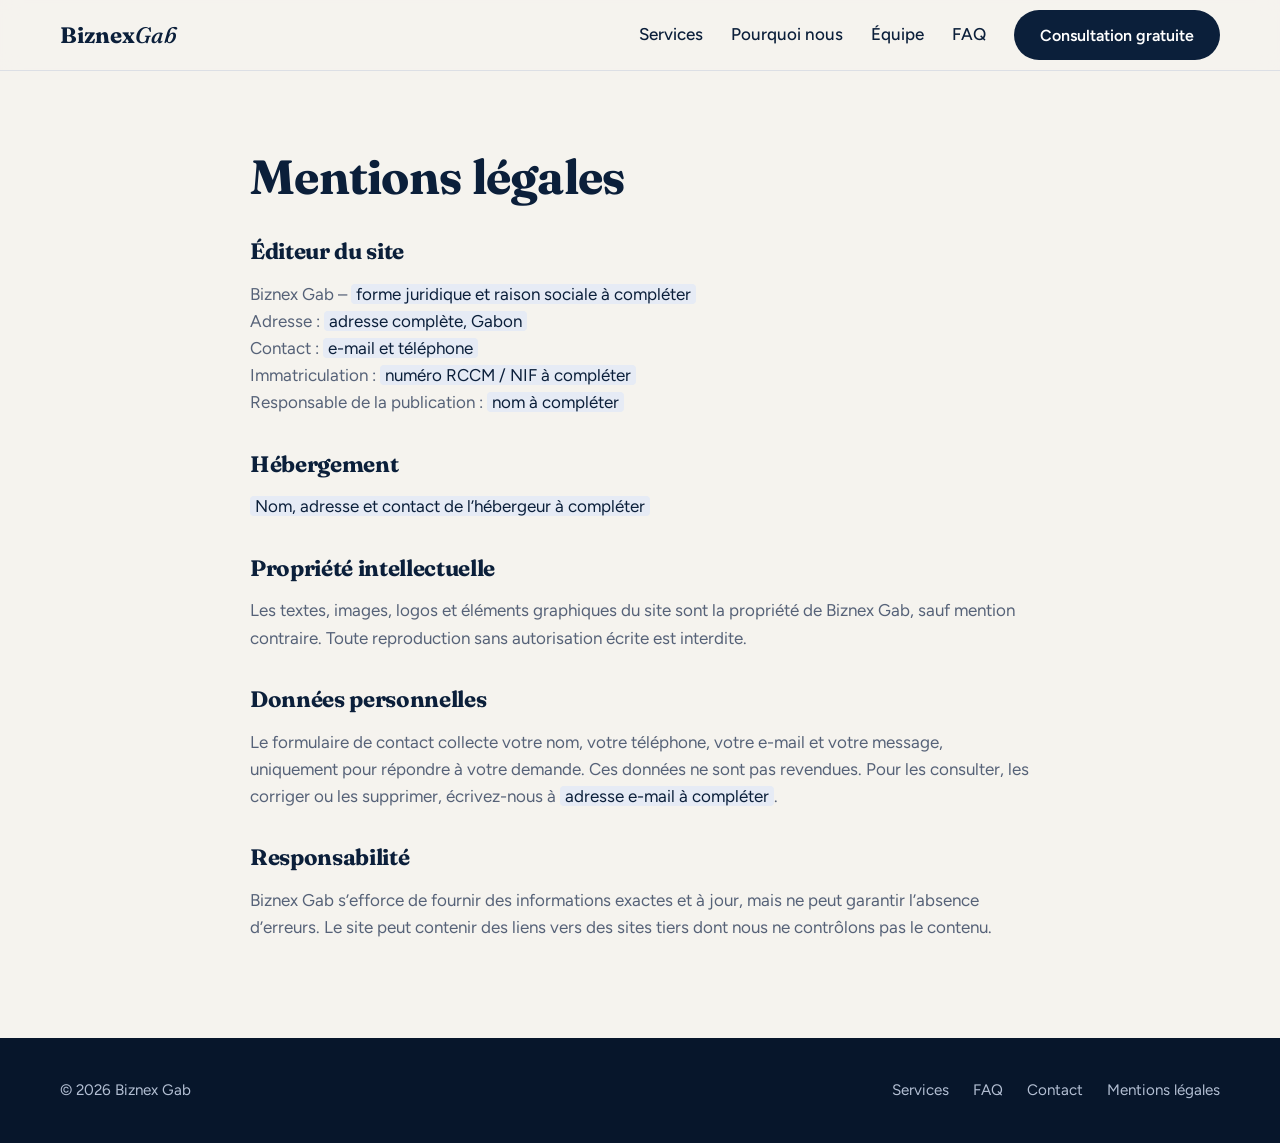
==== mentions-legales.html @ aa4f8b04 "Refonte complète du site Biznex Gab" ====
<!DOCTYPE html>
<html lang="fr">
<head>
<meta charset="utf-8">
<meta name="viewport" content="width=device-width, initial-scale=1">
<meta name="theme-color" content="#0b1f3a">
<meta name="robots" content="noindex">
<title>Mentions légales – Biznex Gab</title>
<link rel="preconnect" href="https://fonts.googleapis.com">
<link rel="preconnect" href="https://fonts.gstatic.com" crossorigin>
<link href="https://fonts.googleapis.com/css2?family=Fraunces:ital,opsz,wght@0,9..144,600;0,9..144,700;1,9..144,500&family=Figtree:wght@400;500;600&display=swap" rel="stylesheet">
<link rel="stylesheet" href="css/style.css">
</head>
<body>

<header>
  <div class="wrap nav">
    <a class="logo" href="index.html" aria-label="Biznex Gab, accueil">Biznex<span>Gab</span></a>
    <button class="burger" aria-label="Ouvrir le menu" aria-expanded="false" aria-controls="menu"><span></span><span></span><span></span></button>
    <nav aria-label="Navigation principale">
      <ul id="menu">
        <li><a href="index.html#services">Services</a></li>
        <li><a href="index.html#pourquoi">Pourquoi nous</a></li>
        <li><a href="index.html#equipe">Équipe</a></li>
        <li><a href="index.html#faq">FAQ</a></li>
        <li><a class="btn btn-nuit" href="index.html#contact">Consultation gratuite</a></li>
      </ul>
    </nav>
  </div>
</header>

<main class="legal">
  <div class="wrap">
    <h1>Mentions légales</h1>

    <h2>Éditeur du site</h2>
    <p>Biznex Gab – <mark>forme juridique et raison sociale à compléter</mark><br>
    Adresse : <mark>adresse complète, Gabon</mark><br>
    Contact : <mark>e-mail et téléphone</mark><br>
    Immatriculation : <mark>numéro RCCM / NIF à compléter</mark><br>
    Responsable de la publication : <mark>nom à compléter</mark></p>

    <h2>Hébergement</h2>
    <p><mark>Nom, adresse et contact de l’hébergeur à compléter</mark></p>

    <h2>Propriété intellectuelle</h2>
    <p>Les textes, images, logos et éléments graphiques du site sont la propriété de Biznex Gab, sauf mention contraire. Toute reproduction sans autorisation écrite est interdite.</p>

    <h2>Données personnelles</h2>
    <p>Le formulaire de contact collecte votre nom, votre téléphone, votre e-mail et votre message, uniquement pour répondre à votre demande. Ces données ne sont pas revendues. Pour les consulter, les corriger ou les supprimer, écrivez-nous à <mark>adresse e-mail à compléter</mark>.</p>

    <h2>Responsabilité</h2>
    <p>Biznex Gab s’efforce de fournir des informations exactes et à jour, mais ne peut garantir l’absence d’erreurs. Le site peut contenir des liens vers des sites tiers dont nous ne contrôlons pas le contenu.</p>
  </div>
</main>

<footer>
  <div class="wrap pied">
    <span>© 2026 Biznex Gab</span>
    <ul><li><a href="index.html#services">Services</a></li><li><a href="index.html#faq">FAQ</a></li><li><a href="index.html#contact">Contact</a></li><li><a href="mentions-legales.html">Mentions légales</a></li></ul>
  </div>
</footer>

<script src="js/main.js" defer></script>
</body>
</html>
---- css/style.css ----
/* ==========================================================
   Biznex Gab – feuille de style
   Sommaire :
   1. Variables et base      5. Services (carrousel)
   2. Boutons                6. Engagements, équipe, FAQ
   3. En-tête et menu        7. Contact et pied de page
   4. Hero et chiffres       8. Animations, responsive
   Palette : bleu nuit (--nuit), blanc, blanc cassé (--creme)
   ========================================================== */

:root {
  --nuit: #0b1f3a;
  --nuit2: #07162b;
  --creme: #f5f3ee;
  --papier: #f5f3ee;
  --blanc: #fff;
  --encre: #0b1f3a;
  --gris: #566278;
  --trait: #dcdfe5;
  --r: 16px;
  --max: 1160px
}

*,
*::before,
*::after {
  box-sizing: border-box
}

html {
  scroll-behavior: smooth;
  scroll-padding-top: 84px
}

body {
  margin: 0;
  font: 400 1.0625rem/1.6 'Figtree', system-ui, sans-serif;
  color: var(--encre);
  background: var(--papier)
}

h1,
h2,
h3 {
  font-family: 'Fraunces', Georgia, serif;
  margin: 0;
  line-height: 1.1;
  letter-spacing: -.015em
}

h1 em,
h2 em {
  font-style: italic;
  font-weight: 500
}

img {
  max-width: 100%;
  display: block
}

a {
  color: inherit
}

:focus-visible {
  outline: 3px solid var(--nuit);
  outline-offset: 3px;
  border-radius: 4px
}

.hero :focus-visible,
.dark :focus-visible {
  outline-color: var(--creme)
}

.wrap {
  width: min(var(--max), 100% - 2.5rem);
  margin-inline: auto
}

section {
  padding: clamp(3.5rem, 8vw, 6rem) 0
}

.eyebrow {
  display: block;
  font-size: .85rem;
  font-weight: 600;
  letter-spacing: .08em;
  text-transform: uppercase;
  color: var(--nuit);
  margin-bottom: .7rem
}

.dark .eyebrow,
.hero .eyebrow {
  color: #aebcd6
}

h2 {
  font-size: clamp(1.9rem, 3.8vw, 2.8rem);
  font-weight: 700
}

.btn {
  display: inline-block;
  padding: .85rem 1.5rem;
  border-radius: 999px;
  font: 600 1rem 'Figtree', sans-serif;
  text-decoration: none;
  border: 2px solid transparent;
  cursor: pointer;
  transition: transform .2s, background .2s
}

.btn:hover {
  transform: translateY(-2px)
}

.btn-clair {
  background: var(--creme);
  color: var(--nuit2)
}

.btn-clair:hover {
  background: #fff
}

.btn-nuit {
  background: var(--nuit);
  color: #fff
}

.btn-nuit:hover {
  background: var(--nuit2)
}

.btn-ligne {
  border-color: rgba(255, 255, 255, .55);
  color: #fff
}

.btn-ligne:hover {
  background: rgba(255, 255, 255, .1)
}

/* En-tête */
header {
  position: sticky;
  top: 0;
  z-index: 50;
  background: rgba(245, 243, 238, .93);
  backdrop-filter: blur(10px);
  border-bottom: 1px solid var(--trait)
}

.nav {
  display: flex;
  align-items: center;
  justify-content: space-between;
  height: 70px
}

.logo {
  font: 700 1.4rem 'Fraunces', serif;
  text-decoration: none
}

.logo span {
  font-style: italic;
  font-weight: 500
}

nav ul {
  display: flex;
  gap: 1.75rem;
  align-items: center;
  list-style: none;
  margin: 0;
  padding: 0
}

nav a {
  text-decoration: none;
  font-weight: 500
}

nav a:not(.btn):hover {
  color: var(--nuit);
  text-decoration: underline;
  text-decoration-color: var(--nuit);
  text-decoration-thickness: 3px;
  text-underline-offset: 6px
}

.burger {
  display: none;
  background: none;
  border: 0;
  padding: .5rem;
  cursor: pointer
}

.burger span {
  display: block;
  width: 24px;
  height: 2px;
  background: var(--encre);
  margin: 5px 0
}

/* Hero */
.hero {
  background: var(--nuit);
  color: #fff;
  padding: clamp(3rem, 7vw, 5rem) 0 0;
  overflow: hidden
}

.hero-grid {
  display: grid;
  grid-template-columns: 1.1fr .9fr;
  gap: clamp(2rem, 5vw, 4rem);
  align-items: center
}

.hero h1 {
  font-size: clamp(2.4rem, 5.6vw, 4.2rem);
  font-weight: 700
}

.hero .lead {
  color: #c5cfe0;
  max-width: 33rem;
  margin: 1.3rem 0 2rem
}

.actions {
  display: flex;
  gap: .9rem;
  flex-wrap: wrap
}

.hero-img {
  position: relative
}

.hero-img img {
  border-radius: var(--r) var(--r) 0 0;
  aspect-ratio: 4/4.3;
  object-fit: cover;
  width: 100%;
  background: var(--nuit2)
}

.hero .eyebrow,
.hero h1,
.hero .lead,
.actions {
  animation: monte .8s cubic-bezier(.2, .7, .2, 1) both
}

.hero h1 {
  animation-delay: .08s
}

.hero .lead {
  animation-delay: .16s
}

.actions {
  animation-delay: .24s
}

@keyframes monte {
  from {
    opacity: 0;
    transform: translateY(60px)
  }

  to {
    opacity: 1;
    transform: none
  }
}

.chiffres {
  display: grid;
  grid-template-columns: repeat(4, 1fr);
  gap: 1.5rem;
  padding: 2.2rem 0;
  margin-top: clamp(2rem, 5vw, 3.5rem);
  border-top: 1px solid rgba(255, 255, 255, .18)
}

.chiffres strong {
  display: block;
  font: 700 clamp(2rem, 4vw, 2.9rem) 'Fraunces', serif;
  color: #fff;
  line-height: 1
}

.chiffres span {
  display: block;
  margin-top: .4rem;
  font-size: .95rem;
  color: #c5cfe0
}

/* Carrousel */
.tete {
  display: flex;
  justify-content: space-between;
  align-items: end;
  gap: 1rem;
  flex-wrap: wrap;
  margin-bottom: 2rem
}

.fleches {
  display: flex;
  align-items: center;
  gap: .6rem;
  color: var(--gris);
  font-size: .9rem
}

.fl {
  width: 44px;
  height: 44px;
  border-radius: 50%;
  border: 1.5px solid var(--trait);
  background: #fff;
  cursor: pointer;
  font-size: 1.1rem;
  transition: .2s
}

.fl:hover {
  background: var(--nuit);
  color: #fff;
  border-color: var(--nuit)
}

.piste {
  display: flex;
  gap: 1.25rem;
  overflow-x: auto;
  scroll-snap-type: x mandatory;
  padding: .3rem .2rem 1.2rem;
  scrollbar-width: thin;
  scrollbar-color: var(--nuit) var(--trait)
}

.carte {
  flex: 0 0 min(330px, 82%);
  scroll-snap-align: start;
  background: #fff;
  border: 1px solid var(--trait);
  border-radius: var(--r);
  overflow: hidden;
  display: flex;
  flex-direction: column;
  transition: transform .25s, box-shadow .25s
}

.carte:hover {
  transform: translateY(-4px);
  box-shadow: 0 16px 34px rgba(11, 31, 58, .15)
}

.carte img {
  width: 100%;
  aspect-ratio: 3/2;
  object-fit: cover;
  background: var(--trait)
}

.carte div {
  padding: 1.25rem 1.35rem 1.5rem;
  display: flex;
  flex-direction: column;
  flex: 1
}

.carte h3 {
  font-size: 1.25rem;
  margin-bottom: .5rem
}

.carte p {
  margin: 0 0 1rem;
  color: var(--gris);
  font-size: 1rem;
  flex: 1
}

.carte a {
  font-weight: 600;
  color: var(--nuit);
  text-decoration: none
}

.carte a:hover {
  text-decoration: underline;
  text-underline-offset: 4px
}

/* Engagements */
#pourquoi {
  background: #fff;
  border-block: 1px solid var(--trait)
}

.engage {
  display: grid;
  grid-template-columns: repeat(4, 1fr);
  gap: 1.5rem;
  margin-top: 2.5rem
}

.engage div {
  background: var(--papier);
  border-radius: var(--r);
  padding: 1.5rem;
  border-top: 4px solid var(--nuit)
}

.engage h3 {
  font-size: 1.15rem;
  margin-bottom: .5rem
}

.engage p {
  margin: 0;
  color: var(--gris);
  font-size: 1rem
}

/* Équipe / citation */
.equipe {
  display: grid;
  grid-template-columns: .9fr 1.1fr;
  gap: clamp(2rem, 5vw, 4rem);
  align-items: center
}

.equipe img {
  border-radius: var(--r);
  width: 100%;
  aspect-ratio: 4/4.4;
  object-fit: cover;
  background: var(--trait)
}

blockquote {
  margin: 1.2rem 0 1.5rem;
  padding-left: 1.2rem;
  border-left: 4px solid var(--nuit);
  font: 500 italic clamp(1.3rem, 2.4vw, 1.7rem)/1.35 'Fraunces', serif
}

.equipe p {
  color: var(--gris);
  max-width: 34rem;
  margin: 0 0 1.5rem
}

/* Contact */
.dark {
  background: var(--nuit);
  color: #fff
}

.contact {
  display: grid;
  grid-template-columns: .9fr 1.1fr;
  gap: clamp(2rem, 5vw, 4rem);
  align-items: start
}

.dark .lead {
  color: #c5cfe0;
  margin-top: 1rem;
  max-width: 27rem
}

form {
  background: var(--papier);
  color: var(--encre);
  padding: 1.75rem;
  border-radius: 20px;
  display: grid;
  gap: 1rem
}

label {
  font-weight: 600;
  font-size: .95rem;
  display: grid;
  gap: .35rem
}

input,
select,
textarea {
  font: inherit;
  padding: .8rem .9rem;
  border: 1.5px solid var(--trait);
  border-radius: 10px;
  background: #fff;
  width: 100%
}

input:focus,
select:focus,
textarea:focus {
  outline: 3px solid var(--nuit);
  border-color: var(--encre)
}

.duo {
  display: grid;
  grid-template-columns: 1fr 1fr;
  gap: 1rem
}

.statut {
  margin: 0;
  font-weight: 600;
  min-height: 1.5rem
}

footer {
  background: var(--nuit2);
  color: #b3bfd3;
  padding: 2.5rem 0;
  font-size: .95rem
}

.pied {
  display: flex;
  justify-content: space-between;
  flex-wrap: wrap;
  gap: 1rem
}

footer ul {
  display: flex;
  gap: 1.5rem;
  list-style: none;
  margin: 0;
  padding: 0;
  flex-wrap: wrap
}

footer a {
  text-decoration: none
}

footer a:hover {
  color: #fff
}

/* FAQ */
#faq {
  background: #fff;
  border-block: 1px solid var(--trait)
}

.faq-grid {
  display: grid;
  grid-template-columns: .8fr 1.2fr;
  gap: clamp(2rem, 5vw, 4rem);
  align-items: start
}

.faq-intro {
  color: var(--gris);
  margin: 1.2rem 0 1.6rem;
  max-width: 26rem
}

.faq-liste {
  display: grid;
  gap: .75rem
}

details {
  background: var(--papier);
  border: 1px solid var(--trait);
  border-radius: var(--r);
  transition: border-color .2s, background .2s
}

details[open] {
  border-color: var(--nuit);
  background: #fff
}

summary {
  list-style: none;
  cursor: pointer;
  padding: 1.1rem 1.4rem;
  font: 600 1.1rem 'Fraunces', serif;
  display: flex;
  justify-content: space-between;
  align-items: center;
  gap: 1rem
}

summary::-webkit-details-marker {
  display: none
}

summary::after {
  content: "+";
  font: 500 1.6rem/1 'Figtree', sans-serif;
  flex: none;
  transition: transform .3s
}

details[open] summary::after {
  transform: rotate(45deg)
}

.faq-rep {
  padding: 0 1.4rem 1.3rem;
  color: var(--gris)
}

.faq-rep p {
  margin: 0
}

details[open] .faq-rep {
  animation: deplie .35s ease
}

@keyframes deplie {
  from {
    opacity: 0;
    transform: translateY(-8px)
  }

  to {
    opacity: 1;
    transform: none
  }
}

/* Pages de texte (mentions légales) */
.legal {
  padding: clamp(3rem, 7vw, 5rem) 0
}

.legal .wrap {
  max-width: 780px
}

.legal h1 {
  font-size: clamp(2rem, 4.5vw, 3rem);
  margin-bottom: 2rem
}

.legal h2 {
  font-size: 1.4rem;
  margin: 2.2rem 0 .6rem
}

.legal p,
.legal li {
  color: var(--gris)
}

.legal mark {
  background: #e6ebf5;
  color: var(--nuit);
  padding: 0 .3em;
  border-radius: 4px
}

@media (max-width:900px) {

  .hero-grid,
  .equipe,
  .contact,
  .faq-grid {
    grid-template-columns: 1fr
  }

  .hero-img {
    display: none
  }

  .chiffres {
    grid-template-columns: 1fr 1fr
  }

  .engage {
    grid-template-columns: 1fr 1fr
  }

  .burger {
    display: block
  }

  .nav {
    position: relative
  }

  nav ul {
    position: absolute;
    inset: 70px 0 auto 0;
    background: var(--papier);
    flex-direction: column;
    align-items: stretch;
    gap: 0;
    padding: .5rem 1.25rem 1.25rem;
    border-bottom: 1px solid var(--trait);
    display: none
  }

  nav ul.ouvert {
    display: flex
  }

  nav li a:not(.btn) {
    display: block;
    padding: .85rem 0
  }
}

@media (max-width:600px) {

  .engage,
  .duo {
    grid-template-columns: 1fr
  }
}

/* ===== Animations ===== */
.hero,
.hero .wrap {
  position: relative
}

.hero .wrap {
  z-index: 1
}

.orb {
  position: absolute;
  border-radius: 50%;
  background: var(--creme);
  opacity: .07;
  pointer-events: none;
  animation: flotte 14s ease-in-out infinite
}

.orb.a {
  width: 380px;
  height: 380px;
  right: -100px;
  top: -90px
}

.orb.b {
  width: 210px;
  height: 210px;
  left: -70px;
  bottom: 28%;
  opacity: .05;
  animation-duration: 19s;
  animation-delay: -6s
}

@keyframes flotte {

  0%,
  100% {
    transform: translate(0, 0) scale(1)
  }

  50% {
    transform: translate(-34px, 44px) scale(1.14)
  }
}

.hero-img {
  overflow: hidden;
  border-radius: var(--r) var(--r) 0 0
}

.hero-img img {
  animation: zoom 1.8s cubic-bezier(.2, .7, .2, 1) both .2s
}

@keyframes zoom {
  from {
    transform: scale(1.18);
    opacity: 0
  }

  to {
    transform: none;
    opacity: 1
  }
}

.progress {
  position: fixed;
  top: 0;
  left: 0;
  height: 3px;
  width: 100%;
  background: var(--nuit);
  transform-origin: left;
  transform: scaleX(0);
  z-index: 60
}

header {
  transition: box-shadow .3s
}

header.scrolled {
  box-shadow: 0 6px 24px rgba(11, 31, 58, .12)
}

.nav {
  transition: height .3s
}

header.scrolled .nav {
  height: 60px
}

.marquee {
  background: #fff;
  color: var(--nuit);
  border-bottom: 1px solid var(--trait);
  overflow: hidden;
  white-space: nowrap;
  padding: .95rem 0;
  font: 600 1.2rem 'Fraunces', serif
}

.marquee-track {
  display: inline-flex;
  animation: defile 30s linear infinite
}

.marquee:hover .marquee-track {
  animation-play-state: paused
}

.marquee-track div {
  display: inline-flex;
  gap: 2.5rem;
  padding-right: 2.5rem
}

@keyframes defile {
  to {
    transform: translateX(-50%)
  }
}

.js .rev {
  opacity: 0;
  transform: translateY(70px);
  transition: opacity .9s cubic-bezier(.22, 1, .36, 1), transform .9s cubic-bezier(.22, 1, .36, 1);
  transition-delay: var(--d, 0s)
}

.js .rev.vu {
  opacity: 1;
  transform: none
}

/* Les chiffres du hero montent après le titre */
.chiffres {
  animation: monte 1s cubic-bezier(.22, 1, .36, 1) .45s both
}

.carte img {
  transition: transform .7s cubic-bezier(.2, .7, .2, 1)
}

.carte:hover img {
  transform: scale(1.07)
}

.engage div {
  transition: transform .25s, box-shadow .25s
}

.engage div:hover {
  transform: translateY(-5px);
  box-shadow: 0 14px 30px rgba(11, 31, 58, .12)
}

.btn-clair:hover {
  box-shadow: 0 8px 22px rgba(245, 243, 238, .3)
}

@media (prefers-reduced-motion:reduce) {

  *,
  *::before,
  *::after {
    animation-duration: .01ms !important;
    animation-iteration-count: 1 !important;
    scroll-behavior: auto !important
  }

  .js .rev {
    transform: none
  }

  .orb {
    display: none
  }

  .marquee-track {
    animation: none
  }
}
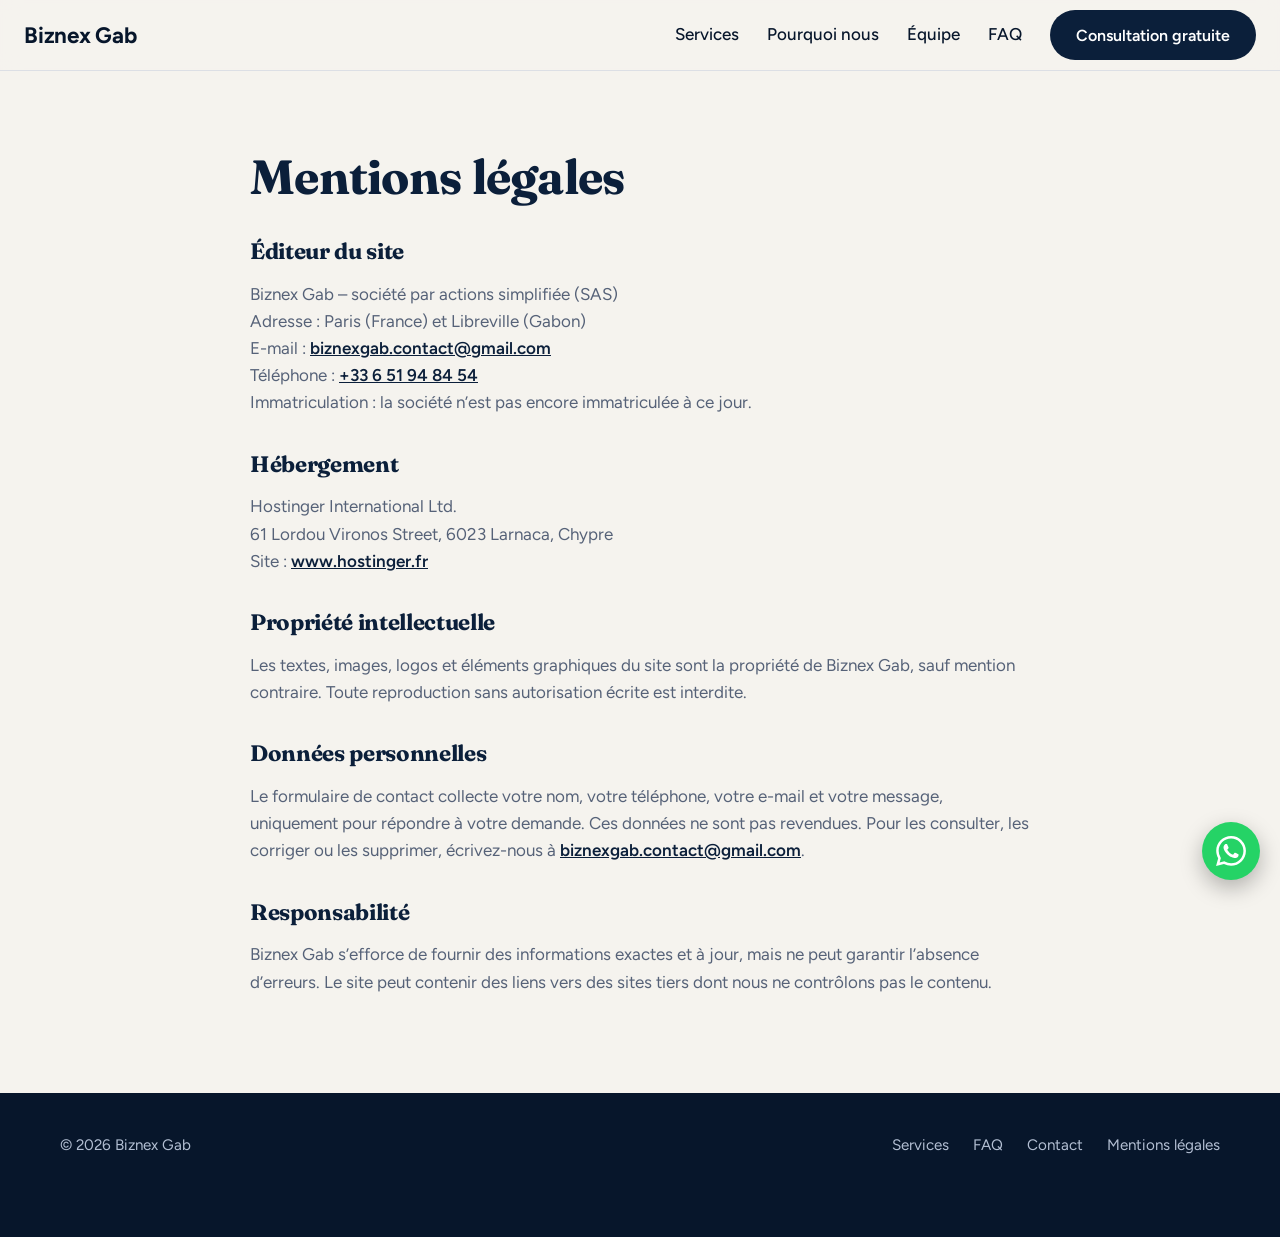
==== commit 44f8723a: "Ajustements demandés par le client : hero, partenaires, témoignages, WhatsApp, coordonnées, mentions" ====
--- a/mentions-legales.html
+++ b/mentions-legales.html
@@ -15,7 +15,7 @@
 
 <header>
   <div class="wrap nav">
-    <a class="logo" href="index.html" aria-label="Biznex Gab, accueil">Biznex<span>Gab</span></a>
+    <a class="logo" href="index.html" aria-label="Biznex Gab, accueil">Biznex Gab</a>
     <button class="burger" aria-label="Ouvrir le menu" aria-expanded="false" aria-controls="menu"><span></span><span></span><span></span></button>
     <nav aria-label="Navigation principale">
       <ul id="menu">
@@ -34,20 +34,22 @@
     <h1>Mentions légales</h1>
 
     <h2>Éditeur du site</h2>
-    <p>Biznex Gab – <mark>forme juridique et raison sociale à compléter</mark><br>
-    Adresse : <mark>adresse complète, Gabon</mark><br>
-    Contact : <mark>e-mail et téléphone</mark><br>
-    Immatriculation : <mark>numéro RCCM / NIF à compléter</mark><br>
-    Responsable de la publication : <mark>nom à compléter</mark></p>
+    <p>Biznex Gab – société par actions simplifiée (SAS)<br>
+    Adresse : Paris (France) et Libreville (Gabon)<br>
+    E-mail : <a href="mailto:biznexgab.contact@gmail.com">biznexgab.contact@gmail.com</a><br>
+    Téléphone : <a href="tel:+33651948454">+33 6 51 94 84 54</a><br>
+    Immatriculation : la société n’est pas encore immatriculée à ce jour.</p>
 
     <h2>Hébergement</h2>
-    <p><mark>Nom, adresse et contact de l’hébergeur à compléter</mark></p>
+    <p>Hostinger International Ltd.<br>
+    61 Lordou Vironos Street, 6023 Larnaca, Chypre<br>
+    Site : <a href="https://www.hostinger.fr" target="_blank" rel="noopener">www.hostinger.fr</a></p>
 
     <h2>Propriété intellectuelle</h2>
     <p>Les textes, images, logos et éléments graphiques du site sont la propriété de Biznex Gab, sauf mention contraire. Toute reproduction sans autorisation écrite est interdite.</p>
 
     <h2>Données personnelles</h2>
-    <p>Le formulaire de contact collecte votre nom, votre téléphone, votre e-mail et votre message, uniquement pour répondre à votre demande. Ces données ne sont pas revendues. Pour les consulter, les corriger ou les supprimer, écrivez-nous à <mark>adresse e-mail à compléter</mark>.</p>
+    <p>Le formulaire de contact collecte votre nom, votre téléphone, votre e-mail et votre message, uniquement pour répondre à votre demande. Ces données ne sont pas revendues. Pour les consulter, les corriger ou les supprimer, écrivez-nous à <a href="mailto:biznexgab.contact@gmail.com">biznexgab.contact@gmail.com</a>.</p>
 
     <h2>Responsabilité</h2>
     <p>Biznex Gab s’efforce de fournir des informations exactes et à jour, mais ne peut garantir l’absence d’erreurs. Le site peut contenir des liens vers des sites tiers dont nous ne contrôlons pas le contenu.</p>
@@ -61,6 +63,8 @@
   </div>
 </footer>
 
+<a class="wa-flottant" href="https://wa.me/33651948454?text=Bonjour%2C%20je%20vous%20contacte%20depuis%20votre%20site%20Biznex%20Gab.%20J%E2%80%99aimerais%20avoir%20des%20informations%20sur%20vos%20services." target="_blank" rel="noopener" aria-label="Nous écrire sur WhatsApp"><svg viewBox="0 0 24 24" width="30" height="30" fill="currentColor" aria-hidden="true"><path d="M17.47 14.38c-.3-.15-1.76-.87-2.03-.97-.27-.1-.47-.15-.67.15-.2.3-.77.97-.94 1.16-.17.2-.35.22-.64.07-.3-.15-1.26-.46-2.39-1.47-.88-.79-1.48-1.76-1.65-2.06-.17-.3-.02-.46.13-.6.13-.13.3-.35.45-.52.15-.17.2-.3.3-.5.1-.2.05-.37-.03-.52-.07-.15-.67-1.61-.92-2.21-.24-.58-.49-.5-.67-.51h-.57c-.2 0-.52.07-.79.37-.27.3-1.04 1.02-1.04 2.48s1.07 2.88 1.21 3.07c.15.2 2.1 3.2 5.08 4.49.71.3 1.26.49 1.69.63.71.23 1.36.2 1.87.12.57-.09 1.76-.72 2.01-1.41.25-.7.25-1.29.17-1.41-.07-.12-.27-.2-.57-.35m-5.42 7.4h-.01a9.87 9.87 0 0 1-5.03-1.38l-.36-.21-3.74.98 1-3.65-.24-.37a9.86 9.86 0 0 1-1.51-5.26c0-5.45 4.44-9.88 9.89-9.88 2.64 0 5.12 1.03 6.99 2.9a9.82 9.82 0 0 1 2.89 6.99c0 5.45-4.44 9.88-9.88 9.88m8.41-18.3A11.8 11.8 0 0 0 12.05 0C5.5 0 .16 5.34.16 11.89c0 2.1.55 4.14 1.59 5.95L.06 24l6.3-1.65a11.88 11.88 0 0 0 5.68 1.45h.01c6.55 0 11.89-5.34 11.89-11.89a11.82 11.82 0 0 0-3.48-8.41z"/></svg></a>
+
 <script src="js/main.js" defer></script>
 </body>
 </html>
--- a/css/style.css
+++ b/css/style.css
@@ -136,6 +136,15 @@
   background: var(--nuit2)
 }
 
+.btn-wa {
+  background: #25d366;
+  color: #07200f
+}
+
+.btn-wa:hover {
+  background: #1ebe5a
+}
+
 .btn-ligne {
   border-color: rgba(255, 255, 255, .55);
   color: #fff
@@ -155,6 +164,11 @@
   border-bottom: 1px solid var(--trait)
 }
 
+.nav.wrap {
+  width: calc(100% - 3rem);
+  max-width: none
+}
+
 .nav {
   display: flex;
   align-items: center;
@@ -163,13 +177,10 @@
 }
 
 .logo {
-  font: 700 1.4rem 'Fraunces', serif;
+  font: 700 1.4rem 'Figtree', system-ui, sans-serif;
+  letter-spacing: -.01em;
+  color: var(--nuit2);
   text-decoration: none
-}
-
-.logo span {
-  font-style: italic;
-  font-weight: 500
 }
 
 nav ul {
@@ -183,7 +194,12 @@
 
 nav a {
   text-decoration: none;
-  font-weight: 500
+  font-weight: 500;
+  color: var(--nuit2)
+}
+
+nav a.btn {
+  color: #fff
 }
 
 nav a:not(.btn):hover {
@@ -220,7 +236,7 @@
 
 .hero-grid {
   display: grid;
-  grid-template-columns: 1.1fr .9fr;
+  grid-template-columns: 1fr;
   gap: clamp(2rem, 5vw, 4rem);
   align-items: center
 }
@@ -535,7 +551,7 @@
 footer {
   background: var(--nuit2);
   color: #b3bfd3;
-  padding: 2.5rem 0;
+  padding: 2.5rem 0 5rem;
   font-size: .95rem
 }
 
@@ -694,6 +710,10 @@
     display: none
   }
 
+  .nav.wrap {
+    width: calc(100% - 2rem)
+  }
+
   .chiffres {
     grid-template-columns: 1fr 1fr
   }
@@ -712,13 +732,16 @@
 
   nav ul {
     position: absolute;
-    inset: 70px 0 auto 0;
+    inset: 100% 0 auto auto;
+    width: min(320px, 100%);
     background: var(--papier);
     flex-direction: column;
     align-items: stretch;
     gap: 0;
     padding: .5rem 1.25rem 1.25rem;
-    border-bottom: 1px solid var(--trait);
+    border: 1px solid var(--trait);
+    border-radius: 0 0 var(--r) var(--r);
+    box-shadow: 0 16px 30px rgba(11, 31, 58, .15);
     display: none
   }
 
@@ -733,6 +756,11 @@
 }
 
 @media (max-width:600px) {
+
+  .logos li {
+    flex-basis: calc(50% - .65rem);
+    --h: 110px
+  }
 
   .engage,
   .duo {
@@ -748,44 +776,6 @@
 
 .hero .wrap {
   z-index: 1
-}
-
-.orb {
-  position: absolute;
-  border-radius: 50%;
-  background: var(--creme);
-  opacity: .07;
-  pointer-events: none;
-  animation: flotte 14s ease-in-out infinite
-}
-
-.orb.a {
-  width: 380px;
-  height: 380px;
-  right: -100px;
-  top: -90px
-}
-
-.orb.b {
-  width: 210px;
-  height: 210px;
-  left: -70px;
-  bottom: 28%;
-  opacity: .05;
-  animation-duration: 19s;
-  animation-delay: -6s
-}
-
-@keyframes flotte {
-
-  0%,
-  100% {
-    transform: translate(0, 0) scale(1)
-  }
-
-  50% {
-    transform: translate(-34px, 44px) scale(1.14)
-  }
 }
 
 .hero-img {
@@ -920,11 +910,226 @@
     transform: none
   }
 
-  .orb {
-    display: none
-  }
-
   .marquee-track {
     animation: none
   }
-}+}
+
+/* ===== Hero : fond d'images qui défilent ===== */
+.hero-bg {
+  position: absolute;
+  inset: 0;
+  overflow: hidden;
+  background: var(--nuit);
+  z-index: 0
+}
+
+.hero-bg img {
+  position: absolute;
+  inset: 0;
+  width: 100%;
+  height: 100%;
+  object-fit: cover;
+  opacity: 0;
+  animation: diapo 35s linear infinite
+}
+
+.hero-bg img:nth-child(2) { animation-delay: 7s }
+.hero-bg img:nth-child(3) { animation-delay: 14s }
+.hero-bg img:nth-child(4) { animation-delay: 21s }
+.hero-bg img:nth-child(5) { animation-delay: 28s }
+
+.hero-bg::after {
+  content: "";
+  position: absolute;
+  inset: 0;
+  background:
+    linear-gradient(0deg, rgba(7, 22, 43, .75) 0%, rgba(7, 22, 43, 0) 32%),
+    linear-gradient(90deg, rgba(7, 22, 43, .9) 0%, rgba(7, 22, 43, .7) 38%, rgba(7, 22, 43, .3) 70%, rgba(7, 22, 43, .2) 100%)
+}
+
+@keyframes diapo {
+  0% { opacity: 0; transform: scale(1.02) }
+  6% { opacity: 1 }
+  20% { opacity: 1 }
+  26% { opacity: 0; transform: scale(1.08) }
+  100% { opacity: 0; transform: scale(1.08) }
+}
+
+/* ===== Partenaires ===== */
+.logos {
+  list-style: none;
+  margin: 2.5rem 0 0;
+  padding: 0;
+  display: flex;
+  flex-wrap: wrap;
+  justify-content: center;
+  gap: 1.25rem
+}
+
+.logos {
+  --h: 165px
+}
+
+.logos li {
+  flex: 0 1 200px;
+  height: var(--h);
+  display: grid;
+  place-items: center;
+  padding: 1.1rem;
+  background: #fff;
+  border: 1px solid var(--trait);
+  border-radius: var(--r);
+  transition: transform .25s, box-shadow .25s
+}
+
+.logos li:hover {
+  transform: translateY(-4px);
+  box-shadow: 0 14px 30px rgba(11, 31, 58, .12)
+}
+
+.logos img {
+  max-width: 100%;
+  max-height: calc(var(--h) - 2.2rem - 2px);
+  width: auto;
+  height: auto;
+  object-fit: contain
+}
+
+/* ===== Témoignages ===== */
+#temoignages {
+  background: #fff;
+  border-block: 1px solid var(--trait)
+}
+
+.temo {
+  text-align: center
+}
+
+.temo-sous {
+  margin: .8rem 0 2.5rem;
+  color: var(--gris);
+  font-size: 1.15rem
+}
+
+.temo-carte {
+  max-width: 640px;
+  margin-inline: auto;
+  padding: clamp(2rem, 5vw, 3rem) clamp(1.25rem, 4vw, 2.5rem);
+  background: var(--papier);
+  border: 2px dashed #c3cad6;
+  border-radius: 24px;
+  color: var(--nuit);
+  display: grid;
+  justify-items: center;
+  gap: 1rem
+}
+
+.temo-carte h3 {
+  font-size: clamp(1.4rem, 3vw, 1.8rem);
+  color: var(--encre)
+}
+
+.temo-carte p {
+  margin: 0 0 .75rem;
+  color: var(--gris);
+  max-width: 30rem
+}
+
+/* ===== Coordonnées (section contact) ===== */
+.coords {
+  list-style: none;
+  margin: 2rem 0 0;
+  padding: 0;
+  display: grid;
+  gap: 1.1rem
+}
+
+.coords li {
+  display: grid;
+  gap: .15rem
+}
+
+.coords span {
+  font-size: .8rem;
+  font-weight: 600;
+  letter-spacing: .08em;
+  text-transform: uppercase;
+  color: #aebcd6
+}
+
+.coords a,
+.coords div {
+  color: #fff;
+  font-weight: 500;
+  text-decoration: none;
+  overflow-wrap: anywhere
+}
+
+.coords a:hover {
+  text-decoration: underline;
+  text-underline-offset: 4px
+}
+
+/* ===== Bouton WhatsApp flottant ===== */
+.wa-flottant {
+  position: fixed;
+  right: max(1.25rem, env(safe-area-inset-right));
+  bottom: max(1.25rem, env(safe-area-inset-bottom));
+  z-index: 45;
+  width: 58px;
+  height: 58px;
+  border-radius: 50%;
+  background: #25d366;
+  color: #fff;
+  display: grid;
+  place-items: center;
+  box-shadow: 0 8px 22px rgba(0, 0, 0, .28);
+  transition: transform .2s, background .2s
+}
+
+.wa-flottant:hover {
+  background: #1ebe5a;
+  transform: scale(1.08)
+}
+
+.faq-rep a {
+  color: var(--nuit);
+  font-weight: 600
+}
+
+@media (prefers-reduced-motion:reduce) {
+  .hero-bg img {
+    animation: none !important;
+    transform: none
+  }
+
+  .hero-bg img:first-child {
+    opacity: 1
+  }
+}
+
+@media (max-width:600px) {
+  .logos li {
+    flex: 0 1 calc(50% - .65rem)
+  }
+}
+
+.legal p a {
+  color: var(--nuit);
+  font-weight: 600
+}
+
+.hero h1,
+.hero .lead {
+  text-shadow: 0 2px 18px rgba(7, 22, 43, .55)
+}
+
+.hero-grid {
+  min-height: clamp(380px, 56vh, 540px);
+  padding-bottom: 2.5rem
+}
+
+.hero-grid > div {
+  max-width: 40rem
+}
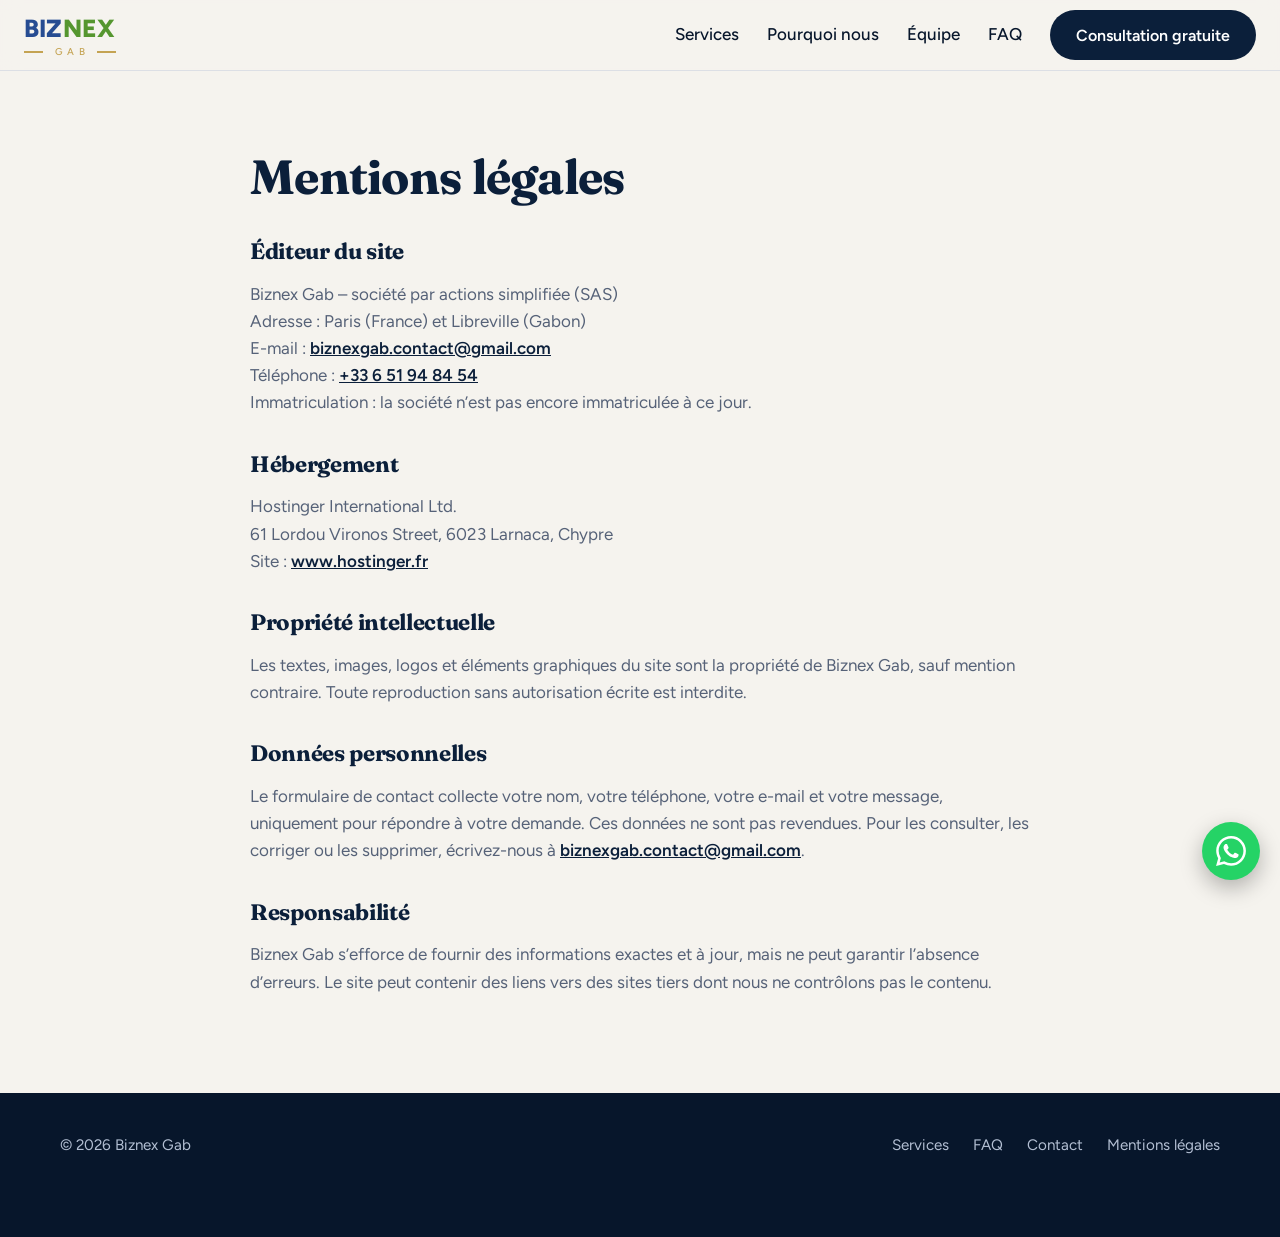
==== commit 242aef8f: "Ajout logo Century21, FAQ partenaires et nouveau header" ====
--- a/mentions-legales.html
+++ b/mentions-legales.html
@@ -8,14 +8,14 @@
 <title>Mentions légales – Biznex Gab</title>
 <link rel="preconnect" href="https://fonts.googleapis.com">
 <link rel="preconnect" href="https://fonts.gstatic.com" crossorigin>
-<link href="https://fonts.googleapis.com/css2?family=Fraunces:ital,opsz,wght@0,9..144,600;0,9..144,700;1,9..144,500&family=Figtree:wght@400;500;600&display=swap" rel="stylesheet">
+<link href="https://fonts.googleapis.com/css2?family=Fraunces:ital,opsz,wght@0,9..144,600;0,9..144,700;1,9..144,500&family=Figtree:wght@400;500;600;800&display=swap" rel="stylesheet">
 <link rel="stylesheet" href="css/style.css">
 </head>
 <body>
 
 <header>
   <div class="wrap nav">
-    <a class="logo" href="index.html" aria-label="Biznex Gab, accueil">Biznex Gab</a>
+    <a class="logo" href="index.html" aria-label="Biznex Gab, accueil"><span class="logo-mot"><span class="logo-biz">BIZ</span><span class="logo-nex">NEX</span></span><span class="logo-gab">GAB</span></a>
     <button class="burger" aria-label="Ouvrir le menu" aria-expanded="false" aria-controls="menu"><span></span><span></span><span></span></button>
     <nav aria-label="Navigation principale">
       <ul id="menu">
--- a/css/style.css
+++ b/css/style.css
@@ -177,10 +177,44 @@
 }
 
 .logo {
-  font: 700 1.4rem 'Figtree', system-ui, sans-serif;
-  letter-spacing: -.01em;
-  color: var(--nuit2);
+  display: inline-flex;
+  flex-direction: column;
+  align-items: stretch;
+  gap: .22rem;
+  line-height: 1;
   text-decoration: none
+}
+
+.logo-mot {
+  font: 800 1.55rem 'Figtree', system-ui, sans-serif;
+  letter-spacing: .01em;
+  text-align: center
+}
+
+.logo-biz {
+  color: #264c92
+}
+
+.logo-nex {
+  color: #55962f
+}
+
+.logo-gab {
+  display: flex;
+  align-items: center;
+  gap: .45rem;
+  font: 500 .62rem 'Figtree', system-ui, sans-serif;
+  letter-spacing: .5em;
+  text-indent: .5em;
+  color: #c4a352
+}
+
+.logo-gab::before,
+.logo-gab::after {
+  content: "";
+  flex: 1;
+  height: 1.5px;
+  background: #c4a352
 }
 
 nav ul {
@@ -722,29 +756,40 @@
     grid-template-columns: 1fr 1fr
   }
 
-  .burger {
-    display: block
-  }
+    .burger {
+  display: block;
+  margin-left: auto;
+  flex-shrink: 0;
+}
 
   .nav {
-    position: relative
-  }
+  position: relative;
+  display: flex;
+  align-items: center;
+  justify-content: space-between;
+}
+
+.nav > nav {
+  position: absolute;
+  top: 100%;
+  right: 0;
+  width: min(320px, calc(100vw - 2rem));
+  z-index: 100;
+}
 
   nav ul {
-    position: absolute;
-    inset: 100% 0 auto auto;
-    width: min(320px, 100%);
-    background: var(--papier);
-    flex-direction: column;
-    align-items: stretch;
-    gap: 0;
-    padding: .5rem 1.25rem 1.25rem;
-    border: 1px solid var(--trait);
-    border-radius: 0 0 var(--r) var(--r);
-    box-shadow: 0 16px 30px rgba(11, 31, 58, .15);
-    display: none
-  }
-
+  position: static;
+  width: 100%;
+  background: var(--papier);
+  flex-direction: column;
+  align-items: stretch;
+  gap: 0;
+  padding: .5rem 1.25rem 1.25rem;
+  border: 1px solid var(--trait);
+  border-radius: 0 0 var(--r) var(--r);
+  box-shadow: 0 16px 30px rgba(11, 31, 58, .15);
+  display: none;
+}
   nav ul.ouvert {
     display: flex
   }
@@ -931,13 +976,13 @@
   height: 100%;
   object-fit: cover;
   opacity: 0;
-  animation: diapo 35s linear infinite
-}
-
-.hero-bg img:nth-child(2) { animation-delay: 7s }
-.hero-bg img:nth-child(3) { animation-delay: 14s }
-.hero-bg img:nth-child(4) { animation-delay: 21s }
-.hero-bg img:nth-child(5) { animation-delay: 28s }
+  animation: diapo 20s linear infinite
+}
+
+.hero-bg img:nth-child(2) { animation-delay: 4s }
+.hero-bg img:nth-child(3) { animation-delay: 8s }
+.hero-bg img:nth-child(4) { animation-delay: 12s }
+.hero-bg img:nth-child(5) { animation-delay: 16s }
 
 .hero-bg::after {
   content: "";
